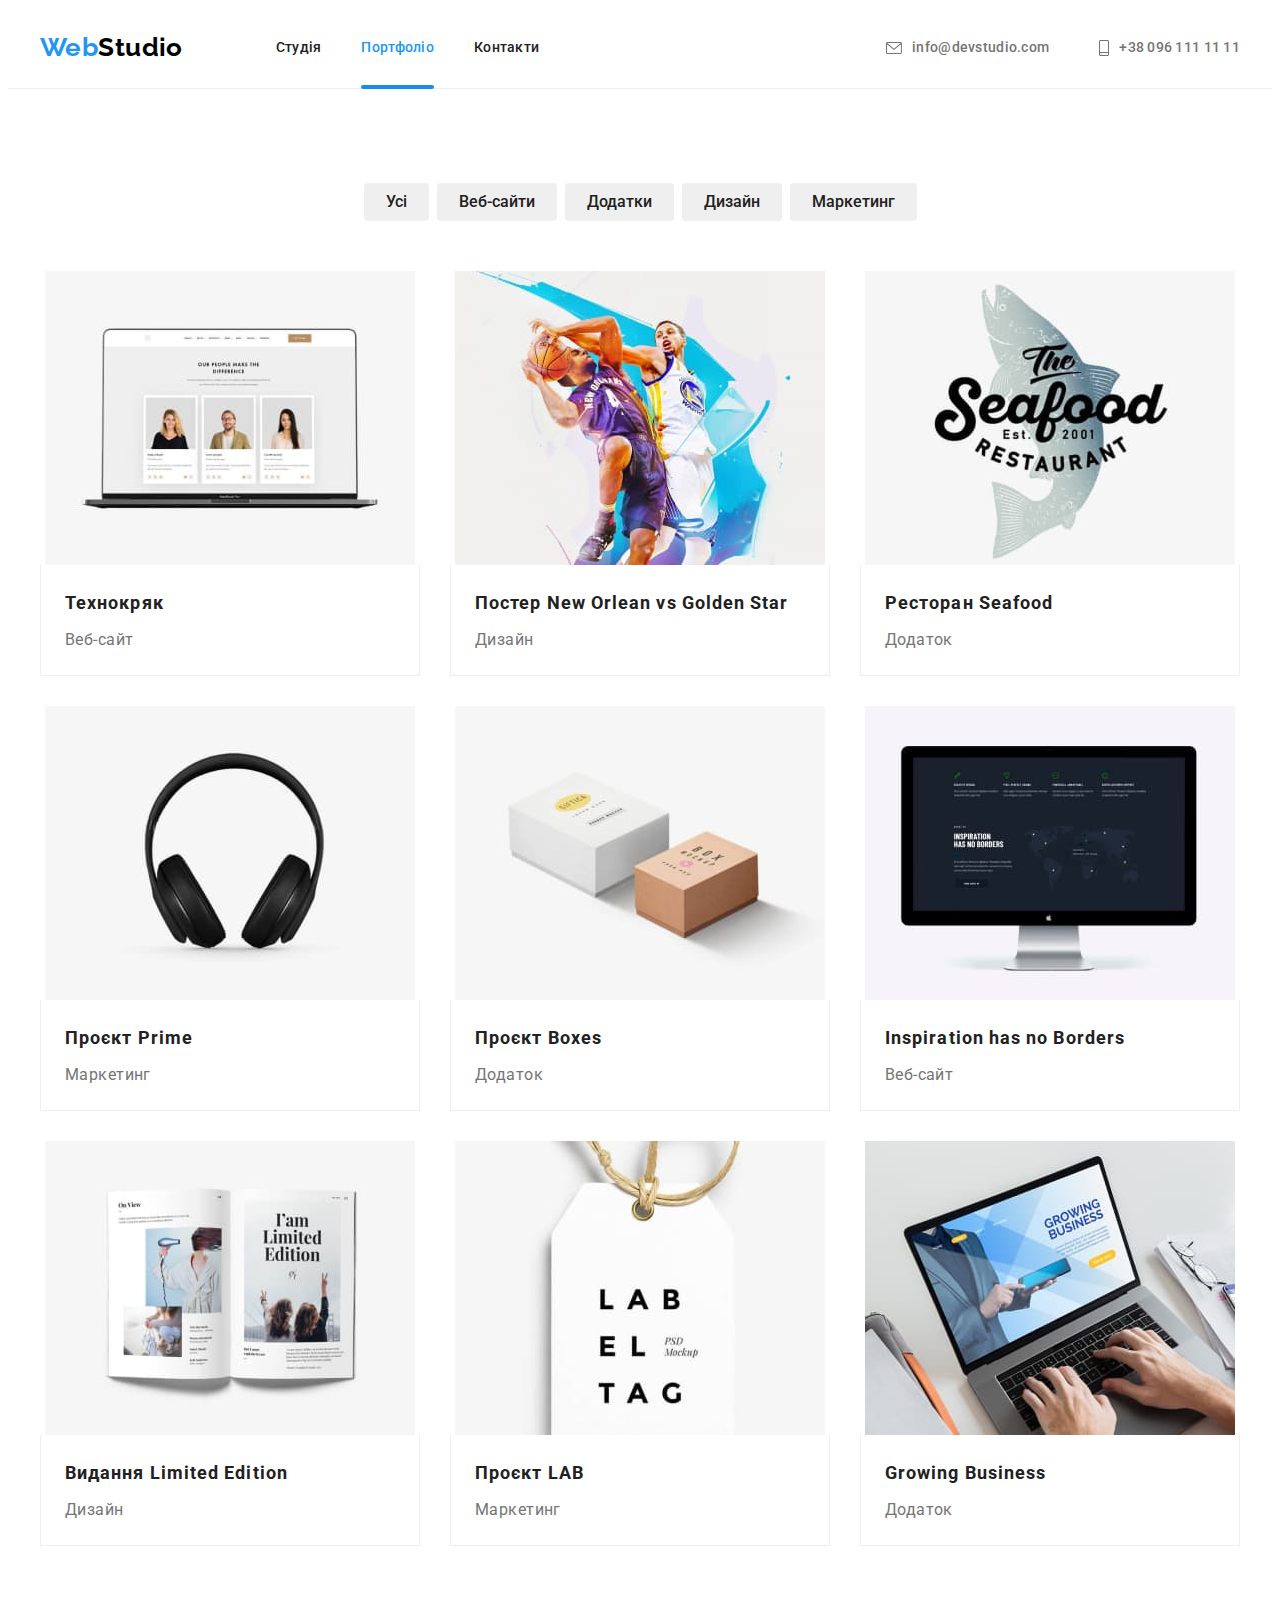
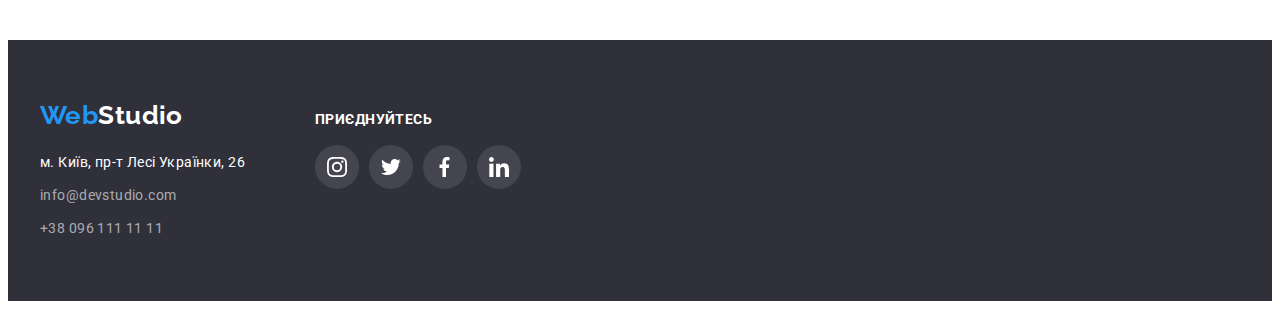
==== portfolio.html @ 6ee5680d "Add files via upload" ====
<!DOCTYPE html>
<html lang="uk">

<head>
	<meta charset="UTF-8">
	<meta http-equiv="X-UA-Compatible" content="IE=edge">
	<meta name="viewport" content="width=device-width, initial-scale=1.0">
	<title>Портфоліо</title>
	<link rel="preconnect" href="https://fonts.googleapis.com">
	<link rel="preconnect" href="https://fonts.gstatic.com" crossorigin>
	<link
		href="https://fonts.googleapis.com/css2?family=Raleway:wght@700&family=Roboto:wght@400;500;700;900&display=swap"
		rel="stylesheet">
	<link rel="stylesheet" href="https://cdnjs.cloudflare.com/ajax/libs/modern-normalize/1.1.0/modern-normalize.min.css"
		integrity="sha512-wpPYUAdjBVSE4KJnH1VR1HeZfpl1ub8YT/NKx4PuQ5NmX2tKuGu6U/JRp5y+Y8XG2tV+wKQpNHVUX03MfMFn9Q=="
		crossorigin="anonymous" referrerpolicy="no-referrer" />
	<link rel="stylesheet" href="./css/styles.css">
</head>

<body>
	<header class="header">
		<div class="container nav-container">
			<nav class="main-nav">
				<a class="logo" href="./index.html"><span class="text-logo">Web</span>Studio</a>
				<ul class="social-links">
					<li class="side-nav-item"><a href="./index.html" class="link current-activ active">Студія</a></li>
					<li class="side-nav-item"><a href="./portfolio.html" class="link current  active">Портфоліо</a></li>
					<li class="side-nav-item"><a href="#" class="link active current-activ">Контакти</a></li>
				</ul>
			</nav>
			<ul class="contacts">
				<li class="side-nav-contact">
					<a href="mailto:info@devstudio.com" class="contact active" aria-labeledby="пошта"><svg class="icon-svg"
							width="16" height="12">
							<use href="./images/icons.svg#envelope"></use>
						</svg>info@devstudio.com</a>
				</li>
				<li class="side-nav-contact">
					<a href="tel:+380961111111" class="contact active" aria-labeledby="телефон"><svg class="icon-svg"
							width="10" height="16">
							<use href="./images/icons.svg#smartphone"></use>
						</svg>+38 096 111 11 11</a>
				</li>
			</ul>
		</div>
	</header>
	<main class="main-portfolio">
		<section class="section">
			<div class="container">
				<h1 class="visually-hidden">Наші роботи</h1>
				<!-- кнопки -->
				<ul class="search-form">
					<li class="search-btn"><button class="button active">Усі</button></li>
					<li class="search-btn"><button class="button active">Веб-сайти</button></li>
					<li class="search-btn"><button class="button active">Додатки</button></li>
					<li class="search-btn"><button class="button active">Дизайн</button></li>
					<li class="search-btn"><button class="button active">Маркетинг</button></li>
				</ul>
				<ul class="contents">
					<li class="post-content">
						<a href="" class="post-content-link">
							<div class="overlay">
								<img width="370" src="./images/project/project-1.jpg" alt="Технокряк">
								<div class="content-overlay">
									<p class="overlay-text">Ресурс пропонує комплексні пропозиції з різним рівнем функціоналу та
										сервісів. Все це дозволить відвідувачу отримати вичерпні відомості про компанію чи
										приватну
										особу.</p>
								</div>
							</div>
							<div class="content-title">
								<h2 class="post-subtitle">Технокряк</h2>
								<p class="post-title">Веб-сайт</p>
							</div>

						</a>
					</li>
					<li class="post-content">
						<a href="" class="post-content-link">
							<div class="overlay">
								<img width="370" src="./images/project/project-2.jpg"
									alt="Постер Новий Орлеан проти Голден Стар">
								<div class="content-overlay">
									<p class="overlay-text">Ресурс пропонує комплексні пропозиції з різним рівнем функціоналу та
										сервісів. Все це дозволить відвідувачу отримати вичерпні відомості про компанію чи
										приватну
										особу.</p>
								</div>
							</div>
							<div class="content-title">
								<h2 class="post-subtitle">Постер New Orlean vs Golden Star</h2>
								<p class="post-title">Дизайн</p>
							</div>
						</a>
					</li>
					<li class="post-content">
						<a href="" class="post-content-link">
							<div class="overlay">
								<img width="370" src="./images/project/project-3.jpg" alt="Ресторан Морепродуктов">
								<div class="content-overlay">
									<p class="overlay-text">Ресурс пропонує комплексні пропозиції з різним рівнем функціоналу та
										сервісів. Все це дозволить відвідувачу отримати вичерпні відомості про компанію чи
										приватну
										особу.</p>
								</div>
							</div>
							<div class="content-title">
								<h2 class="post-subtitle">Ресторан Seafood</h2>
								<p class="post-title">Додаток</p>
							</div>
						</a>
					</li>
					<li class="post-content">
						<a href="" class="post-content-link">
							<div class="overlay">
								<img width="370" src="./images/project/project-4.jpg" alt="Проєкт Прем'єр">
								<div class="content-overlay">
									<p class="overlay-text">Ресурс пропонує комплексні пропозиції з різним рівнем функціоналу та
										сервісів. Все це дозволить відвідувачу отримати вичерпні відомості про компанію чи
										приватну
										особу.</p>
								</div>
							</div>
							<div class="content-title">
								<h2 class="post-subtitle">Проєкт Prime</h2>
								<p class="post-title">Маркетинг</p>
							</div>
						</a>
					</li>
					<li class="post-content">
						<a href="" class="post-content-link">
							<div class="overlay">
								<img width="370" src="./images/project/project-5.jpg" alt="Коробки проектів">
								<div class="content-overlay">
									<p class="overlay-text">Ресурс пропонує комплексні пропозиції з різним рівнем функціоналу та
										сервісів. Все це дозволить відвідувачу отримати вичерпні відомості про компанію чи
										приватну
										особу.</p>
								</div>
							</div>
							<div class="content-title">
								<h2 class="post-subtitle">Проєкт Boxes</h2>
								<p class="post-title">Додаток</p>
							</div>
						</a>
					</li>
					<li class="post-content">
						<a href="" class="post-content-link">
							<div class="overlay">
								<img width="370" src="./images/project/project-6.jpg" alt="Натхнення не має кордонів">
								<div class="content-overlay">
									<p class="overlay-text">Ресурс пропонує комплексні пропозиції з різним рівнем функціоналу та
										сервісів. Все це дозволить відвідувачу отримати вичерпні відомості про компанію чи
										приватну
										особу.</p>
								</div>
							</div>
							<div class="content-title">
								<h2 class="post-subtitle">Inspiration has no Borders</h2>
								<p class="post-title">Веб-сайт</p>
							</div>
						</a>
					</li>
					<li class="post-content">
						<a href="" class="post-content-link">
							<div class="overlay">
								<img width="370" src="./images/project/project-7.jpg" alt="Видання Обмежене видання">
								<div class="content-overlay">
									<p class="overlay-text">Ресурс пропонує комплексні пропозиції з різним рівнем функціоналу та
										сервісів. Все це дозволить відвідувачу отримати вичерпні відомості про компанію чи
										приватну
										особу.</p>
								</div>
							</div>
							<div class="content-title">
								<h2 class="post-subtitle">Видання Limited Edition</h2>
								<p class="post-title">Дизайн</p>
							</div>
						</a>
					</li>
					<li class="post-content">
						<a href="" class="post-content-link">
							<div class="overlay">
								<img width="370" src="./images/project/project-8.jpg" alt="Проєкт лабораторія">
								<div class="content-overlay">
									<p class="overlay-text">Ресурс пропонує комплексні пропозиції з різним рівнем функціоналу та
										сервісів. Все це дозволить відвідувачу отримати вичерпні відомості про компанію чи
										приватну
										особу.</p>
								</div>
							</div>
							<div class="content-title">
								<h2 class="post-subtitle">Проєкт LAB</h2>
								<p class="post-title">Маркетинг</p>
							</div>
						</a>
					</li>
					<li class="post-content">
						<a href="" class="post-content-link">
							<div class="overlay">
								<img width="370" src="./images/project/project-9.jpg" alt="Зростаючий бізнес">
								<div class="content-overlay">
									<p class="overlay-text">Ресурс пропонує комплексні пропозиції з різним рівнем функціоналу та
										сервісів. Все це дозволить відвідувачу отримати вичерпні відомості про компанію чи
										приватну
										особу.</p>
								</div>
							</div>
							<div class="content-title">
								<h2 class="post-subtitle">Growing Business</h2>
								<p class="post-title">Додаток</p>
							</div>
						</a>
					</li>
				</ul>
			</div>
		</section>
	</main>
	<footer class="footer-list">
		<div class="container footer-container">
			<div class="footer-content-container">
				<a class="logo address-logo" href="./index.html"><span class="text-logo">Web</span>Studio</a>
				<address class="address-list">
					<ul class="addres-list-colum">
						<li class="list"><a href="https://goo.gl/maps/TS7uWYY3xtXyC8b88" class="address-map active">м. Київ,
								пр-т
								Лесі
								Українки,
								26</a>
						</li>
						<li class="list"><a href="mailto:info@devstudio.com"
								class="footer-contact active">info@devstudio.com</a>
						</li>
						<li class="list"><a href="tel:+380961111111" class="footer-contact active">+38 096 111 11 11</a></li>
					</ul>
				</address>
			</div>
			<div class="join">
				<p class="join-text">приєднуйтесь</p>
				<ul class="join-list">
					<li class="join-item"><a href="#" class="join-icon" rel="nofollow noopener noreferrer"
							aria-label="інстаграм"><svg class="linc-icon" width="20" height="20">
								<use href="./images/icons.svg#instagram"></use>
							</svg></a></li>
					<li class="join-item"><a href="#" class="join-icon" rel="nofollow noopener noreferrer"
							aria-label="твітер"><svg class="linc-icon" width="20" height="20">
								<use href="./images/icons.svg#twitter"></use>
							</svg></a></li>
					<li class="join-item"><a href="#" class="join-icon" rel="nofollow noopener noreferrer"
							aria-label="фейсбук"><svg class="linc-icon" width="20" height="20">
								<use href="./images/icons.svg#facebook"></use>
							</svg></a></li>
					<li class="join-item"><a href="#" class="join-icon" rel="nofollow noopener noreferrer"
							aria-label="линкедин"><svg class="linc-icon" width="20" height="20">
								<use href="./images/icons.svg#linkedin"></use>
							</svg></a></li>
				</ul>
			</div>
		</div>
	</footer>

</body>

</html>
---- css/styles.css ----
:root {
	--primary-text-color: #757575;
	--title-text-color: #212121;
	--accent-color: #2196F3;
	--accent-colot-hero: #188CE8;
	--background-color: #F5F5F5;
	--background-team-color: #F5F4FA;
	--background-services-color: #F5F4FA;
	--footer-background-color: #2F303A;
	--contact-color: #757575;
	--white-color: #ffffff;
	--footer-contact-color: rgba(255, 255, 255, 0.6);
	--logo-color-black: #000000;
	--border-card: 1px solid #EEEEEE;
	--fill-color: #AFB1B8;
	--footer-bg-svg-color: rgba(255, 255, 255, 0.1);
	--transition-ms-cubic: 250ms cubic-bezier(0.4, 0, 0.2, 1);
}
body {
	font-family: 'Roboto', sans-serif;
	color: var(--primary-text-color);
	background-color: var(--white-color);
	font-size: 14px;
	letter-spacing: 0.03em;
}


h1,
h2,
h3,
h4,
h5,
h6,
p {
	margin: 0;
	padding: 0;
}

ul {
	list-style: none;
	padding: 0;
	margin: 0;
}

img {
	display: block;
}


/* section-container */
.container {
	width: 1200px;
	padding: 0 15px;
	margin: 0 auto;
	align-items: center;
}

.section {
	padding: 94px 0;
}

/* hover focus */

.active {
	border-radius: 4px;
	color: var(--title-text-color);


	transition: background-color var(--transition-ms-cubic),
		color var(--transition-ms-cubic);
}

.active:focus,
.active:hover {
	color: var(--accent-color);
}

.hero .button:focus,
.hero .button:hover {
	background-color: var(--accent-colot-hero);
}

.button {
	font-family: inherit;
	border: none;
	cursor: pointer;
	display: inline-block;

	transition: background-color var(--transition-ms-cubic);
}

.button:hover,
.button:focus {
	background: var(--accent-color);
	color: var(--white-color);
}


.search-form .active:hover,
.search-form .active:focus {
	box-shadow: 0px 3px 1px rgba(0, 0, 0, 0.1), 0px 1px 2px rgba(0, 0, 0, 0.08), 0px 2px 2px rgba(0, 0, 0, 0.12);
}

/* visually-hidden */
.visually-hidden {
	position: absolute;
	width: 1px;
	height: 1px;
	margin: -1px;
	border: 0;
	padding: 0;
	clip: rect(0 0 0 0);
	overflow: hidden;
}

/* Header */
.icon-svg {
	margin-right: 10px;
	fill: currentColor;
}

.header {
	border-bottom: var(--border-card);
}

.current::after {
	position: absolute;
	bottom: 0;
	left: 0;
	content: "";
	display: block;
	width: 100%;
	height: 4px;
	margin-bottom: -1px;

	border-radius: 2px;
	background-color: var(--accent-colot-hero);
}

.current-activ::before {
	content: "";
	position: absolute;
	bottom: 0;
	left: 0;
	display: block;
	width: 100%;
	height: 4px;
	background-color: var(--accent-colot-hero);

	margin-bottom: -1px;
	border-radius: 2px;

	transform: scale(0);
	transition: transform var(--transition-ms-cubic);
}

.current-activ:hover::before,
.current-activ:focus::before {
	transform: scale(1);
}


/* Nav */
.logo {
	color: var(--logo-color-black);
	font-family: 'Raleway', sans-serif;
	font-weight: 700;
	font-size: 26px;
	line-height: 1.19;
	text-decoration: none;
	display: flex;
	align-items: center;
	padding-top: 24px;
	padding-bottom: 25px;
}

.main-nav {
	display: flex;
}

.nav-container {
	display: flex;
	align-items: center;
}

.link {
	padding-top: 32px;
	padding-bottom: 32px;
	display: block;

	color: var(--title-text-color);
	text-decoration: none;

}

.social-links .link.current {
	color: var(--accent-color);
}

.address-logo {
	color: var(--white-color);
	margin-bottom: 20px;
	display: block;
	padding: 0;

}

.text-logo {
	color: var(--accent-color);
}

.social-links {
	font-weight: 500;
	line-height: 1.14;
	letter-spacing: 0.02em;
	list-style: none;
	display: flex;
	margin-left: 93px;
}

.side-nav-item {
	position: relative;
}

.social-links .side-nav-item:not(:last-child) {
	margin-right: 40px;
}

.contacts .side-nav-contact:not(:last-child) {
	margin-right: 50px;
}

.side-nav-contact {
	display: flex;
	align-items: center;
	align-items: baseline;

}

.contacts {
	list-style: none;
	display: flex;
	margin-left: auto;
}

.contact {
	font-weight: 500;
	line-height: 1.14;
	letter-spacing: 0.02em;
	color: var(--contact-color);
	text-decoration: none;
	align-items: center;
	display: flex;
}

/* Main */
.main-btn {
	width: 216px;
	height: 50px;
	min-width: 216px;
	padding: 0;
	margin: auto;
	justify-content: center;
	display: flex;
	align-items: center;
}

.title-text {
	font-weight: 900;
	font-size: 44px;
	line-height: 1.36;
	letter-spacing: 0.06em;
	text-transform: uppercase;
	color: var(--white-color);
	margin-bottom: 30px;
	max-width: 696px;
	margin: 0 auto 30px;
}

.hero {
	text-align: center;
	padding-top: 200px;
	padding-bottom: 200px;
	margin: auto;
	max-height: 600px;
	max-width: 1600px;

	background-color: var(--footer-background-color);

	justify-content: center;
	align-items: center;
	display: flex;
	background-repeat: no-repeat;
	background-position: center;
	background-size: cover;

	background-image: linear-gradient(rgba(47, 48, 58, 0.4), rgba(47, 48, 58, 0.4)), url(../images/hero/hero.jpg);

}


.container-content {
	justify-content: center;
	align-items: center;

}


.hero .button {
	font-weight: 700;
	font-size: 16px;
	line-height: 1.88;
	box-shadow: 0px 4px 4px rgba(0, 0, 0, 0.15);
	border-radius: 4px;
	text-decoration: none;
	background-color: var(--accent-color);
	color: var(--white-color);
}



/* Section Features */
.style-icons {
	width: 270px;
	height: 120px;
	margin-bottom: 30px;
	background-color: var(--background-services-color);
}

.style-icons {
	display: flex;
	align-items: center;
	justify-content: center;
}

.features-list {
	list-style: none;
	display: flex;
	justify-content: center;
}

.features-list .list {
	max-width: 270px;

}


.features-list .list:not(:last-child) {
	margin-right: 30px;
}

.features-title {
	font-weight: 700;
	line-height: 1.14;
	font-size: 14px;
	text-transform: uppercase;
	color: var(--title-text-color);
	margin-bottom: 10px;

}


.features-subtitle {
	line-height: 1.71;
	padding: 0;
}

/* work-list  team-list */
.socials-link {
	display: flex;
	align-items: center;
	justify-content: center;
	width: 44px;
	height: 44px;
	border-radius: 50%;

	color: var(--fill-color);
	background-color: var(--white-color);

	transition: background-color var(--transition-ms-cubic);
}

.social-icons {
	fill: currentColor;
}

.socials-link:hover,
.socials-link:focus {
	color: var(--white-color);
	background-color: var(--accent-color);

}

.label {
	position: relative;
}

.social {
	gap: 10px;
	display: flex;
	text-align: center;
	justify-content: center;
}

.work-list {
	padding-top: 0;
}

.work-list-colum {
	list-style: none;
	display: flex;
	justify-content: space-between;
}


.work-list-colum .img-list {
	display: block;
}



.labee-text {
	position: absolute;
	bottom: 0;
	left: 0;
	width: 100%;
	height: 70px;
	display: block;

	display: flex;
	align-items: center;
	justify-content: center;

	font-weight: 700;
	font-size: 14px;
	line-height: 1.14;
	text-transform: uppercase;
	letter-spacing: 0.03em;
	color: var(--white-color);
	background-color: rgba(47, 48, 58, 0.8);
}


.title-head {
	text-align: center;
	font-weight: 700;
	font-size: 36px;
	line-height: 1.16;
	color: var(--title-text-color);
	margin-bottom: 50px;
}

/* clients */
.client {
	display: flex;
	text-align: center;
	justify-content: center;
	align-items: center;
	gap: 30px;

}


.client-icon {
	display: flex;
	width: 170px;
	height: 92px;
	justify-content: center;
	align-items: center;

	border: 1px solid #AFB1B8;
	border-radius: 4px;
	color: var(--fill-color);

	transition: background-color var(--transition-ms-cubic),
		color var(--transition-ms-cubic);
}

.client-item {
	fill: currentColor;
}

.client-icon:hover,
.client-icon:focus {
	border-color: var(--accent-color);
	color: var(--accent-color);
}




/* team-list */
.team-card-list .img-list {
	display: block;
}

.team-card {
	display: flex;
	justify-content: space-between;
	flex-wrap: wrap;
}

.team-list {
	background: var(--background-team-color);
}

.team-card-list {
	min-height: 368px;
	min-width: 270px;

	background: var(--white-color);
	box-shadow: 0px 1px 3px rgba(0, 0, 0, 0.12), 0px 1px 1px rgba(0, 0, 0, 0.14), 0px 2px 1px rgba(0, 0, 0, 0.2);
	border-radius: 0px 0px 4px 4px;
	list-style: none;
}

.list-info {
	padding-bottom: 30px;
	display: block;
	text-align: center;


}

.card-content {
	padding-top: 30px;
	margin-bottom: 30px;
}


.team-subtitle {
	font-weight: 500;
	font-size: 16px;
	line-height: 1.18;
	text-align: center;
	color: var(--title-text-color);
	margin-bottom: 10px;
}

.team-card-indent {
	font-size: 16px;
	line-height: 1.18;
	text-align: center;
	color: var(--primary-text-color);
	margin-bottom: 16px;
}

/* Footer */
.footer-container {
	display: flex;
	align-items: baseline;
}

.addres-list-colum {
	list-style: none;
	display: block;
}

.footer-list {
	max-width: 1600px;
	margin: auto;
	padding-top: 60px;
	padding-bottom: 60px;
	display: flex;
	background-color: var(--footer-background-color);
}


.addres-list-colum .list:not(:last-child) {
	padding-bottom: 9px;
}

.footer-content-container {
	margin-right: 70px;
}

.address-list {
	font-style: normal;
	max-width: 231px;
}

.address-map {
	line-height: 1.71;
	color: var(--white-color);
	text-decoration: none;
}

.footer-contact {
	line-height: 1.71;
	text-decoration: none;
	color: var(--footer-contact-color);
	text-decoration: none;
}

.join-text {
	font-weight: 700;
	font-size: 14px;
	line-height: 0.87;
	text-transform: uppercase;
	color: var(--white-color);
	margin-bottom: 20px;
}

.join-list {
	display: flex;
	gap: 10px;
}

.join-icon {
	display: flex;
	width: 44px;
	height: 44px;
	border-radius: 50%;
	justify-content: center;
	align-items: center;
	background-color: var(--footer-bg-svg-color);
	color: var(--white-color);

	transition: background-color var(--transition-ms-cubic);
}

.join-icon:hover,
.join-icon:focus {
	background-color: var(--accent-color);
}




.linc-icon {
	fill: currentColor;
}

/* portfolio */

/* link-stile */
.post-content-link {
	text-decoration: none;
	display: block;

	transition: box-shadow var(--transition-ms-cubic);
}

.post-content-link:hover,
.post-content-link:focus {
	box-shadow: 0px 1px 1px rgba(0, 0, 0, 0.12),
		0px 4px 4px rgba(0, 0, 0, 0.06),
		1px 4px 6px rgba(0, 0, 0, 0.16);
}


.post-content-link .post-title {
	color: var(--primary-text-color);
}

/* search */
.search-form {
	font-weight: 500;
	font-size: 16px;
	line-height: 1.62;
	list-style: none;
	text-align: center;
	display: flex;
	justify-content: center;
	margin-bottom: 50px;
}

.search-form .search-btn:not(:last-child) {
	margin-right: 8px;
}

.search-form .button {
	font-weight: 500;
	font-size: 16px;
	line-height: 1.62;

	padding-top: 6px;
	padding-bottom: 6px;
	padding-left: 22px;
	padding-right: 22px;

	transition: background-color var(--transition-ms-cubic),
		box-shadow var(--transition-ms-cubic);
}


.search-btn {
	text-align: center;
}


/* contents */


.contents {
	display: flex;
	flex-wrap: wrap;
	gap: 30px;
}


.content-title {
	padding: 20px 24px;
	border-right: var(--border-card);
	border-left: var(--border-card);
	border-bottom: var(--border-card);
}


.post-content {
	background-color: var(--white-color);
	list-style: none;
	flex-basis: calc((100% - 30px * 2) / 3);

}

.post-subtitle {
	font-weight: 700;
	font-size: 18px;
	line-height: 2;

	letter-spacing: 0.06em;
	margin-bottom: 4px;
	color: var(--title-text-color);
}

.post-title {
	font-size: 16px;
	line-height: 1.88;
}


.overlay {
	position: relative;
	display: flex;
	justify-content: center;
	align-items: center;
	overflow: hidden;

}

.overlay::before {
	content: "";
	display: block;
	width: 100%;
	height: 100%;
	position: absolute;
	background-color: rgba(33, 150, 243, 0.9);


	transition: transform var(--transition-ms-cubic);
	transform: translateY(101%);
}

.content-overlay {
	position: absolute;
}

.overlay-text {
	font-weight: 400;
	font-size: 18px;
	line-height: 1.56;
	color: var(--white-color);
	letter-spacing: 0.03em;
	width: 322px;


	transition: var(--transition-ms-cubic);
	transform: translateY(230px);
}

.overlay:focus::before,
.overlay:hover::before {

	transform: translateY(0);
}

.overlay:focus .overlay-text,
.overlay:hover .overlay-text {

	transform: translateY(0);
}

/*========================*/
/*======Modal window======*/
/*========================*/

.backdrop {
	position: fixed;
	top: 0;
	left: 0;

	width: 100%;
	height: 100%;

	background-color: rgba(0, 0, 0, 0.2);

	transition: opacity var(--transition-ms-cubic),
		visibility var(--transition-ms-cubic);

}

.backdrop.is-hidden {
	opacity: 0;
	visibility: hidden;
	pointer-events: none;
}

.modal {
	position: absolute;
	top: 50%;
	left: 50%;
	transform: translate(-50%, -50%);

	height: 581px;
	width: 528px;

	border-radius: 4px;
	box-shadow: 0px 1px 3px rgba(0, 0, 0, 0.12), 0px 1px 1px rgba(0, 0, 0, 0.14), 0px 2px 1px rgba(0, 0, 0, 0.2);
	background-color: var(--white-color);
}

.close-btn {
	position: absolute;
	top: 8px;
	right: 8px;

	display: flex;
	align-items: center;
	justify-content: center;

	width: 30px;
	height: 30px;
	padding: 0;

	border-radius: 50%;
	border: 1px solid rgba(0, 0, 0, 0.1);

	background-color: transparent;
	cursor: pointer;
}
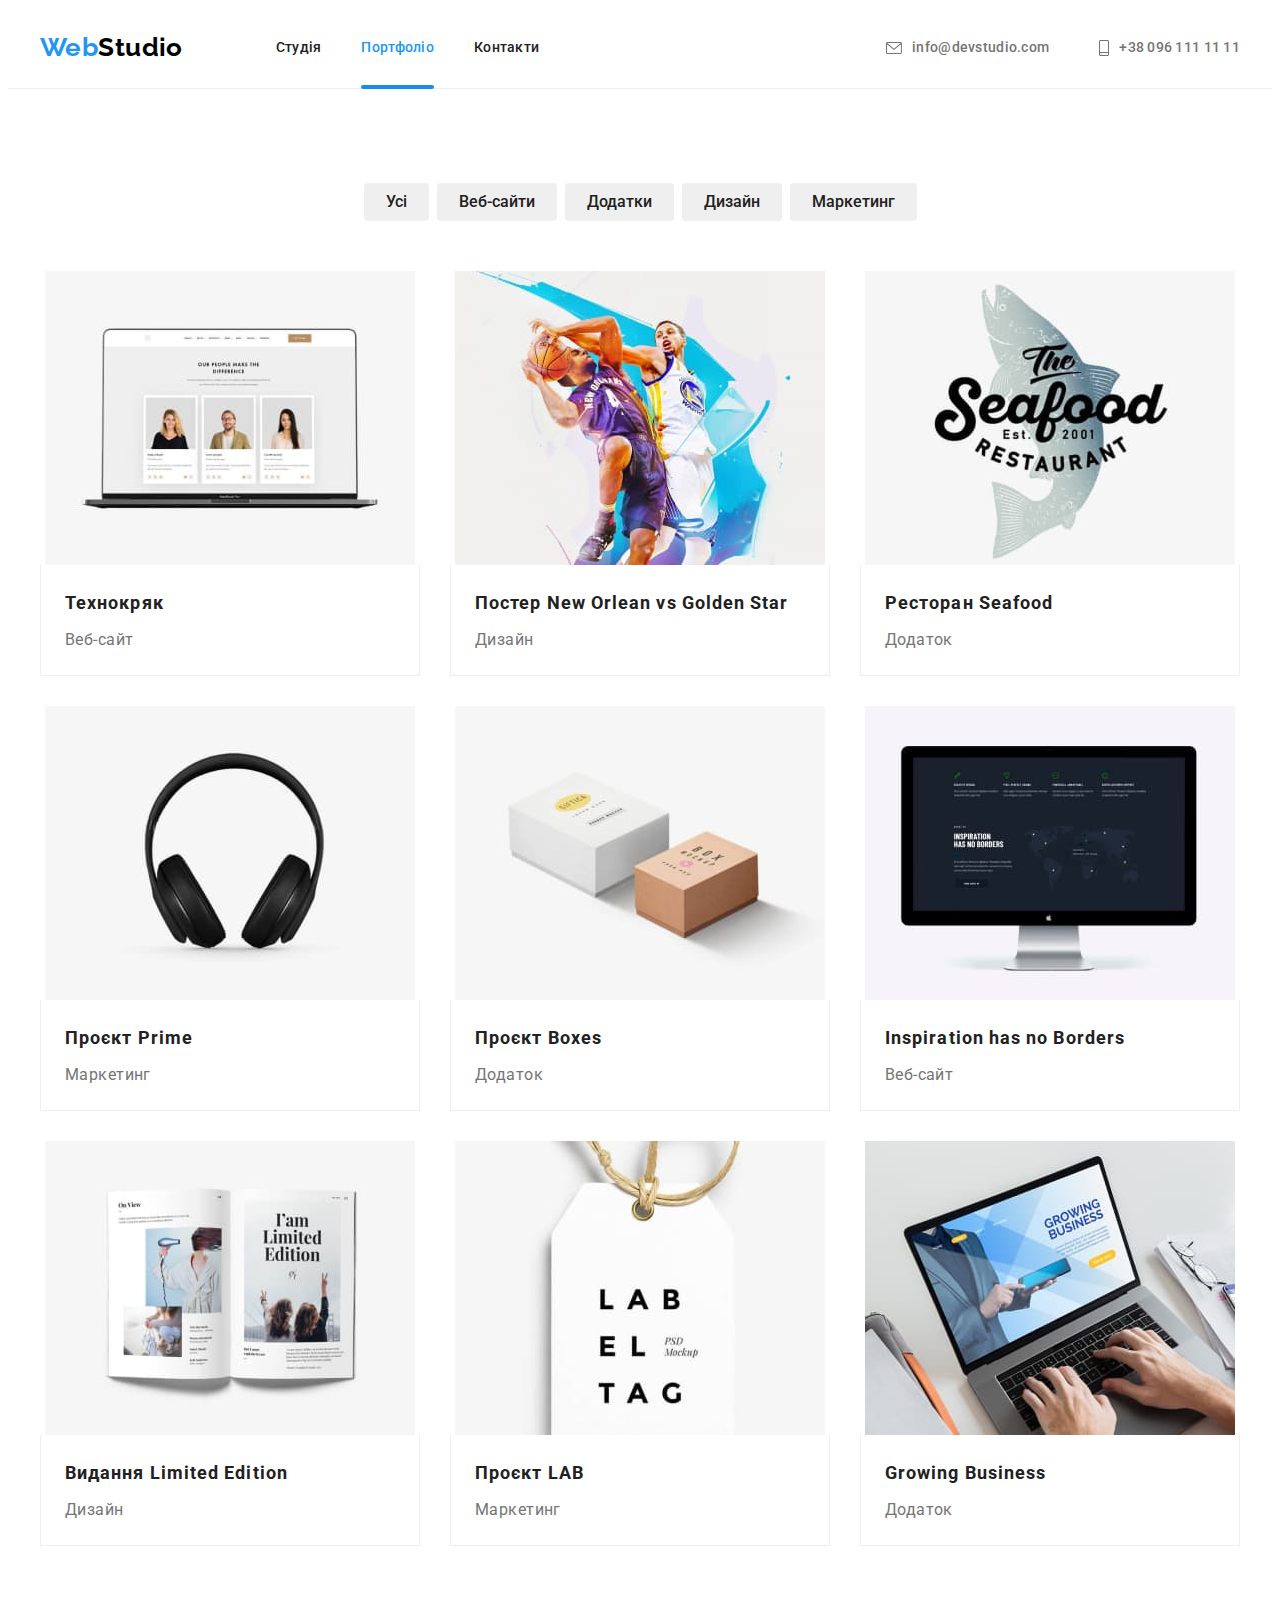
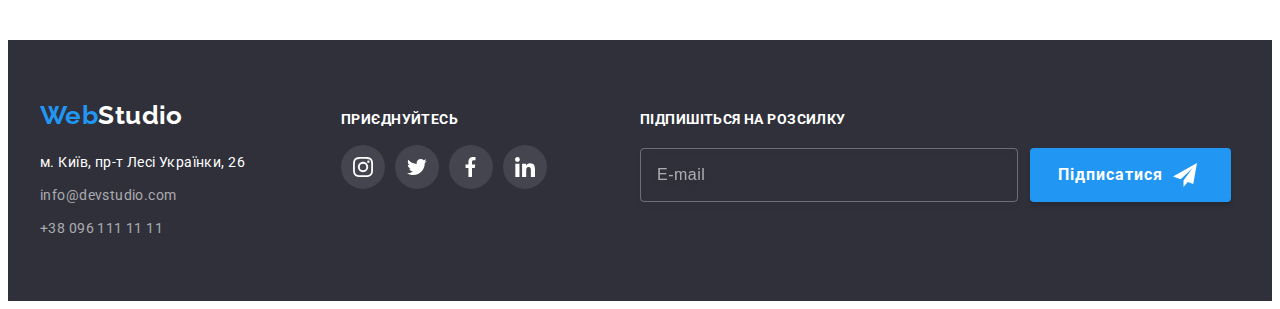
==== commit 219e40d1: "додав стилей та зробив модальне вікно" ====
--- a/portfolio.html
+++ b/portfolio.html
@@ -256,6 +256,18 @@
 							</svg></a></li>
 				</ul>
 			</div>
+			<div class="footer-mail">
+				<p class="email-title">Підпишіться на розсилку</p>
+				<form class="email-form">
+					<label>
+						<input class="footer-input" type="email" name="email" placeholder="E-mail">
+					</label>
+					<button class="email-btn" type="submit">
+						Підписатися <svg class="email-icon" width="24" height="24">
+							<use href="./images/icons.svg#icon-send"></use>
+						</svg></button>
+				</form>
+			</div>
 		</div>
 	</footer>
 
--- a/css/styles.css
+++ b/css/styles.css
@@ -16,6 +16,7 @@
 	--footer-bg-svg-color: rgba(255, 255, 255, 0.1);
 	--transition-ms-cubic: 250ms cubic-bezier(0.4, 0, 0.2, 1);
 }
+
 body {
 	font-family: 'Roboto', sans-serif;
 	color: var(--primary-text-color);
@@ -45,6 +46,10 @@
 img {
 	display: block;
 }
+
+/* input:focus-visible {
+	outline: none;
+} */
 
 
 /* section-container */
@@ -552,6 +557,7 @@
 }
 
 .addres-list-colum {
+	width: 231px;
 	list-style: none;
 	display: block;
 }
@@ -619,16 +625,108 @@
 	transition: background-color var(--transition-ms-cubic);
 }
 
-.join-icon:hover,
-.join-icon:focus {
+.join-icon:focus,
+.join-icon:hover {
 	background-color: var(--accent-color);
 }
-
-
-
 
 .linc-icon {
 	fill: currentColor;
+}
+
+.email-form {
+	display: flex;
+}
+
+.email-title {
+	margin-bottom: 20px;
+
+	font-weight: 700;
+	font-size: 14px;
+	line-height: 1.14;
+	text-transform: uppercase;
+	color: var(--white-color);
+}
+
+.footer-mail {
+	display: block;
+	align-items: center;
+	margin-left: 93px;
+	justify-content: center;
+}
+
+.footer-input {
+	margin-right: 12px;
+	padding-left: 16px;
+	width: 358px;
+	height: 50px;
+
+	font-weight: 400;
+	font-size: 16px;
+	line-height: 1.25;
+
+	align-items: center;
+
+	outline: transparent;
+	border: 1px solid rgba(255, 255, 255, 0.3);
+	filter: drop-shadow(0px 4px 4px rgba(0, 0, 0, 0.15));
+	border-radius: 4px;
+	background-color: transparent;
+	color: var(--white-color);
+	transition: var(--transition-ms-cubic);
+}
+
+.footer-input:focus,
+.footer-input:not(:placeholder-shown) {
+	border-color: var(--accent-color);
+}
+
+.footer-input::placeholder {
+	display: block;
+	font-weight: 400;
+	font-size: 16px;
+	line-height: 1.25;
+
+	align-items: center;
+
+	color: rgba(255, 255, 255, 0.6);
+}
+
+.email-btn {
+	display: block;
+
+	font-family: inherit;
+	font-weight: 700;
+	font-size: 16px;
+	line-height: 1.88;
+
+	align-items: center;
+	text-align: center;
+	letter-spacing: 0.06em;
+
+	display: flex;
+	padding-left: 28px;
+	padding-bottom: 10px;
+	padding-top: 10px;
+
+	background-color: var(--accent-color);
+	box-shadow: 0px 4px 4px rgba(0, 0, 0, 0.15);
+	border-radius: 4px;
+	border: none;
+	color: var(--white-color);
+	cursor: pointer;
+	transition: var(--transition-ms-cubic);
+}
+
+.email-icon {
+	margin-left: 10px;
+	margin-right: 28px;
+	fill: var(--white-color);
+}
+
+.email-btn:hover,
+.email-btn:focus {
+	background-color: var(--accent-colot-hero);
 }
 
 /* portfolio */
@@ -781,9 +879,107 @@
 	transform: translateY(0);
 }
 
+
+.email-form {
+	display: flex;
+}
+
+.email-title {
+	margin-bottom: 20px;
+
+	font-weight: 700;
+	font-size: 14px;
+	line-height: 1.14;
+	text-transform: uppercase;
+	color: var(--white-color);
+}
+
+.footer-mail {
+	display: block;
+	align-items: center;
+	margin-left: 93px;
+	justify-content: center;
+}
+
+.footer-input {
+	margin-right: 12px;
+	padding-left: 16px;
+	width: 358px;
+	height: 50px;
+
+	font-weight: 400;
+	font-size: 16px;
+	line-height: 1.25;
+
+	align-items: center;
+	letter-spacing: 0.03em;
+
+	outline: transparent;
+	border: 1px solid rgba(255, 255, 255, 0.3);
+	filter: drop-shadow(0px 4px 4px rgba(0, 0, 0, 0.15));
+	border-radius: 4px;
+	background-color: transparent;
+	color: var(--white-color);
+	transition: var(--transition-ms-cubic);
+}
+
+.footer-input:focus,
+.footer-input:not(:placeholder-shown) {
+	border-color: var(--accent-color);
+}
+
+.footer-input::placeholder {
+	display: block;
+	font-weight: 400;
+	font-size: 16px;
+	line-height: 1.25;
+
+	align-items: center;
+	letter-spacing: 0.03em;
+
+	color: rgba(255, 255, 255, 0.6);
+}
+
+.email-btn {
+	display: block;
+
+	font-weight: 700;
+	font-size: 16px;
+	line-height: 1.88;
+
+	align-items: center;
+	text-align: center;
+	letter-spacing: 0.06em;
+
+	display: flex;
+	padding-left: 28px;
+	padding-bottom: 10px;
+	padding-top: 10px;
+
+	background-color: var(--accent-color);
+	box-shadow: 0px 4px 4px rgba(0, 0, 0, 0.15);
+	border-radius: 4px;
+	border: none;
+	color: var(--white-color);
+	cursor: pointer;
+	transition: background-color var(--transition-ms-cubic);
+}
+
+.email-icon {
+	margin-left: 10px;
+	margin-right: 28px;
+	fill: var(--white-color);
+}
+
+.email-btn:hover,
+.email-btn:focus {
+	background-color: var(--accent-colot-hero);
+}
+
 /*========================*/
 /*======Modal window======*/
 /*========================*/
+
 
 .backdrop {
 	position: fixed;
@@ -818,6 +1014,7 @@
 	border-radius: 4px;
 	box-shadow: 0px 1px 3px rgba(0, 0, 0, 0.12), 0px 1px 1px rgba(0, 0, 0, 0.14), 0px 2px 1px rgba(0, 0, 0, 0.2);
 	background-color: var(--white-color);
+
 }
 
 .close-btn {
@@ -838,4 +1035,199 @@
 
 	background-color: transparent;
 	cursor: pointer;
+}
+
+.modal-title {
+	font-weight: 700;
+	font-size: 20px;
+	line-height: 1.15;
+	text-align: center;
+	letter-spacing: 0.03em;
+	color: var(--title-text-color);
+
+	margin-top: 40px;
+	margin-bottom: 12px;
+}
+
+.form-label {
+	display: block;
+	margin-bottom: 4px;
+	font-family: inherit;
+	font-weight: 400;
+	font-size: 12px;
+	line-height: 1.16;
+	letter-spacing: 0.01em;
+
+	color: var(--contact-color);
+}
+
+.form-icon {
+	position: absolute;
+	left: 15px;
+	bottom: 16px;
+	transition: fill var(--transition-ms-cubic);
+
+}
+
+.madal-form {
+	display: flex;
+
+}
+
+.form-group {
+	width: 448px;
+	align-items: center;
+	margin: auto;
+
+}
+
+.form-iput {
+	padding-left: 42px;
+	width: 448px;
+	height: 40px;
+
+	border: 1px solid rgba(33, 33, 33, 0.2);
+	border-radius: 4px;
+	outline: transparent;
+
+	transition: border-color var(--transition-ms-cubic);
+
+}
+
+.form-fild:focus-within>.form-iput,
+.form-fild:hover>.form-iput {
+	border-color: var(--accent-color);
+}
+
+.form-fild:focus-within>.form-icon,
+.form-fild:hover>.form-icon {
+	fill: var(--accent-color);
+}
+
+.form-fild:focus-within>.form-massage,
+.form-fild:hover>.form-massage {
+	border-color: var(--accent-color);
+}
+
+.form-fild {
+	position: relative;
+
+	display: block;
+	align-items: center;
+
+	margin-bottom: 10px;
+}
+
+.fild {
+	margin-bottom: 20px;
+}
+
+.form-massage {
+	resize: none;
+	height: 120px;
+	width: 100%;
+	outline: transparent;
+
+	padding: 12px 16px;
+
+
+	font-weight: 400;
+	font-size: 12px;
+	line-height: calc(14 / 12);
+	letter-spacing: 0.01em;
+
+	border-radius: 4px;
+	border: 1px solid rgba(33, 33, 33, 0.2);
+	transition: border-color var(--transition-ms-cubic);
+}
+
+.form-massage::placeholder {
+	font-weight: 400;
+	font-size: 12px;
+	line-height: calc(14 / 12);
+	letter-spacing: 0.01em;
+
+	color: rgba(117, 117, 117, 0.5);
+}
+
+.form-btn {
+	display: block;
+	margin: 0 auto;
+	padding: 10px 52px;
+	/* margin-top: 30px; */
+
+	font-family: inherit;
+	font-weight: 700;
+	font-size: 16px;
+	line-height: 1.88;
+	color: var(--white-color);
+
+
+	align-items: center;
+	text-align: center;
+	letter-spacing: 0.06em;
+
+	cursor: pointer;
+	border-radius: 4px;
+	background-color: var(--accent-color);
+	border: none;
+	transition: background-color var(--transition-ms-cubic), box-shadow var(--transition-ms-cubic);
+
+}
+
+.form-btn:hover,
+.form-btn:focus {
+	background-color: var(--accent-colot-hero);
+	box-shadow: 0px 4px 4px rgba(0, 0, 0, 0.15);
+}
+
+
+.form-chekbox {
+	appearance: none;
+}
+
+
+
+.form-checkbox-icon .unchecked {
+	opacity: 1;
+	transition: var(--transition-ms-cubic);
+}
+
+.form-chekbox:checked+.form-checkbox-icon .unchecked {
+	opacity: 0;
+}
+
+.form-checkbox-icon .checked {
+	opacity: 0;
+	transition: var(--transition-ms-cubic);
+}
+
+.form-chekbox:checked+.form-checkbox-icon .checked {
+	opacity: 1;
+}
+
+
+.form-agreement {
+	display: flex;
+	justify-content: center;
+	align-items: center;
+
+	margin-bottom: 30px;
+}
+
+.form-agreement-text {
+	/* margin-bottom: 30px; */
+	user-select: none;
+
+	font-weight: 400;
+	font-size: 14px;
+	line-height: 1.71;
+	letter-spacing: 0.03em;
+
+	color: var(--primary-text-color);
+	margin-left: 9px;
+}
+
+.form-agreement-link {
+	color: var(--accent-color);
 }